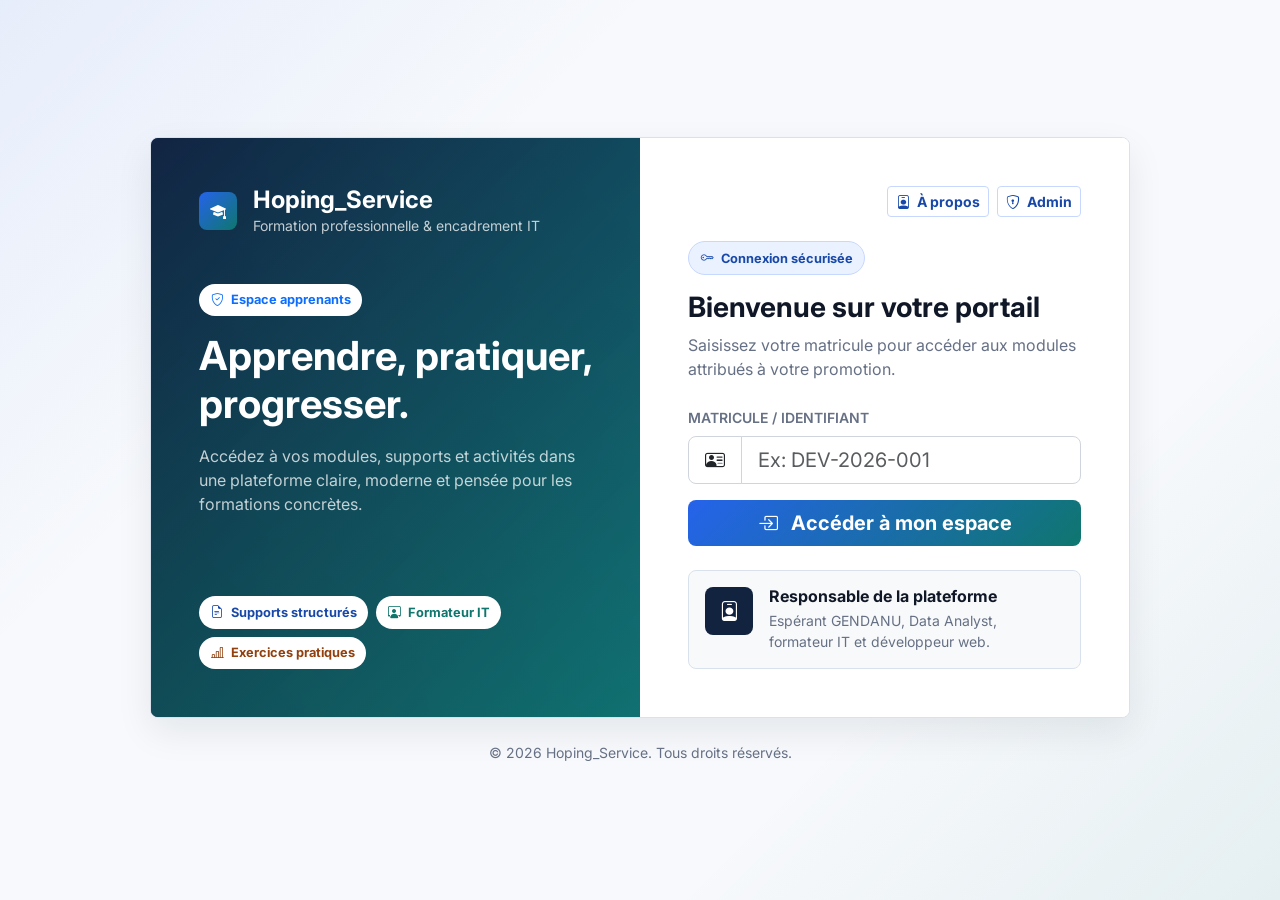
==== dashboard.html @ 19843feb "premier deploiement hoping Service" ====
<!DOCTYPE html>
<html lang="fr">
<head>
    <meta charset="UTF-8">
    <meta name="viewport" content="width=device-width, initial-scale=1.0">
    <meta name="description" content="Tableau de bord apprenant Hoping_Service.">
    <title>Tableau de bord | Hoping_Service</title>
    <script src="assets/js/auth-guard.js"></script>
    <link href="https://cdn.jsdelivr.net/npm/bootstrap@5.3.2/dist/css/bootstrap.min.css" rel="stylesheet">
    <link rel="stylesheet" href="https://cdn.jsdelivr.net/npm/bootstrap-icons@1.11.1/font/bootstrap-icons.css">
    <link rel="stylesheet" href="assets/css/style.css">
</head>
<body>
    <nav class="navbar navbar-expand-lg navbar-dark navbar-custom py-3">
        <div class="container">
            <a class="navbar-brand fw-bold d-flex align-items-center gap-2" href="dashboard.html">
                <span class="brand-mark"><i class="bi bi-mortarboard-fill"></i></span>
                Hoping_Service
            </a>
            <div class="ms-auto d-flex align-items-center gap-3">
                <a href="a-propos.html" class="nav-link-soft d-none d-md-inline-flex align-items-center gap-2">
                    <i class="bi bi-person-badge"></i> À propos
                </a>
                <a href="admin.html" class="nav-link-soft d-none d-md-inline-flex align-items-center gap-2">
                    <i class="bi bi-shield-lock"></i> Admin
                </a>
                <div class="text-end text-light d-none d-lg-block">
                    <div id="welcomeUser" class="fw-semibold">Bienvenue</div>
                    <small id="matriculeUser" class="opacity-75"></small>
                </div>
                <button onclick="logout()" class="btn btn-outline-light btn-sm">
                    <i class="bi bi-box-arrow-right me-1"></i> Déconnexion
                </button>
            </div>
        </div>
    </nav>

    <main class="container py-4 py-lg-5">
        <section class="hero-card p-4 p-md-5 mb-4">
            <div class="row align-items-center g-4">
                <div class="col-lg-8">
                    <div class="d-flex flex-wrap gap-2 mb-3">
                        <span class="stat-badge"><i class="bi bi-journal-bookmark-fill"></i> Portail de formation</span>
                        <span class="stat-badge teal"><i class="bi bi-person-workspace"></i> Formateur: Espérant GENDANU</span>
                        <span class="stat-badge amber"><i class="bi bi-layers"></i> Parcours pratique</span>
                    </div>
                    <h1 class="h2 fw-bold mb-2">Votre espace de formation</h1>
                    <p class="text-muted mb-0">
                        Retrouvez vos cours, vos activités et les ressources pédagogiques dans une interface prête pour l'hébergement.
                    </p>
                </div>
                <div class="col-lg-4">
                    <div class="row g-3">
                        <div class="col-6">
                            <div class="platform-card shadow-none p-3 h-100">
                                <div class="text-muted small">Modules</div>
                                <div class="fw-bold fs-2 text-primary">4</div>
                            </div>
                        </div>
                        <div class="col-6">
                            <div class="platform-card shadow-none p-3 h-100">
                                <div class="text-muted small">Format</div>
                                <div class="fw-bold fs-2 text-success">TP</div>
                            </div>
                        </div>
                    </div>
                </div>
            </div>
        </section>

        <section class="mb-5">
            <div class="d-flex flex-column flex-md-row justify-content-between align-items-md-center gap-2 mb-3">
                <div>
                    <span class="section-kicker mb-2"><i class="bi bi-grid-1x2"></i> Catalogue</span>
                    <h2 class="h4 fw-bold mb-0">Modules de formation</h2>
                </div>
                <span class="text-muted small">Accès personnalisé selon votre inscription</span>
            </div>

            <div class="row g-4" id="modulesContainer">
                <div class="col-md-6 col-xl-3" data-module-id="MOD-INF01">
                    <article class="module-card h-100 p-4">
                        <div class="d-flex justify-content-between align-items-start mb-4">
                            <span class="stat-badge">MOD-INF01</span>
                            <span class="icon-box icon-blue"><i class="bi bi-pc-display"></i></span>
                        </div>
                        <h3 class="h5 fw-bold mb-2">Initiation à l'informatique</h3>
                        <p class="text-muted small mb-4">Prise en main de l'ordinateur, fichiers, système et sécurité numérique.</p>
                        <a href="cours/initiation-informatique.html" class="btn btn-outline-brand w-100 btn-module">
                            <i class="bi bi-arrow-right-circle me-1"></i> Accéder
                        </a>
                    </article>
                </div>

                <div class="col-md-6 col-xl-3" data-module-id="MOD-BUR02">
                    <article class="module-card h-100 p-4">
                        <div class="d-flex justify-content-between align-items-start mb-4">
                            <span class="stat-badge green">MOD-BUR02</span>
                            <span class="icon-box icon-green"><i class="bi bi-file-earmark-excel"></i></span>
                        </div>
                        <h3 class="h5 fw-bold mb-2">Bureautique Pro</h3>
                        <p class="text-muted small mb-4">Documents Word, tableaux Excel, formules, graphiques et organisation.</p>
                        <a href="cours/bureautique-word-excel.html" class="btn btn-outline-brand w-100 btn-module">
                            <i class="bi bi-arrow-right-circle me-1"></i> Accéder
                        </a>
                    </article>
                </div>

                <div class="col-md-6 col-xl-3" data-module-id="MOD-PRO03">
                    <article class="module-card h-100 p-4">
                        <div class="d-flex justify-content-between align-items-start mb-4">
                            <span class="stat-badge amber">MOD-PRO03</span>
                            <span class="icon-box icon-amber"><i class="bi bi-person-vcard"></i></span>
                        </div>
                        <h3 class="h5 fw-bold mb-2">CV & lettres</h3>
                        <p class="text-muted small mb-4">CV professionnels, lettres de motivation et valorisation du profil.</p>
                        <a href="cours/cv-lettres-motivation.html" class="btn btn-outline-brand w-100 btn-module">
                            <i class="bi bi-arrow-right-circle me-1"></i> Accéder
                        </a>
                    </article>
                </div>

                <div class="col-md-6 col-xl-3" data-module-id="MOD-IA04">
                    <article class="module-card h-100 p-4">
                        <div class="d-flex justify-content-between align-items-start mb-4">
                            <span class="stat-badge teal">MOD-IA04</span>
                            <span class="icon-box icon-teal"><i class="bi bi-cpu"></i></span>
                        </div>
                        <h3 class="h5 fw-bold mb-2">IA au quotidien</h3>
                        <p class="text-muted small mb-4">Prompts, recherche, rédaction, automatisation et bonnes pratiques.</p>
                        <a href="cours/utilisation-ia.html" class="btn btn-outline-brand w-100 btn-module">
                            <i class="bi bi-arrow-right-circle me-1"></i> Accéder
                        </a>
                    </article>
                </div>
            </div>
        </section>

        <section class="platform-card shadow-none p-4 mb-4">
            <div class="row align-items-center g-3">
                <div class="col-lg-8">
                    <h2 class="h5 fw-bold mb-1"><i class="bi bi-lightning-charge text-warning me-2"></i>Prochains ajouts</h2>
                    <p class="text-muted mb-0">Les supports téléchargeables, quiz et vidéos pourront être branchés progressivement sans modifier la structure des pages.</p>
                </div>
                <div class="col-lg-4 text-lg-end">
                    <a href="a-propos.html" class="btn btn-brand">
                        <i class="bi bi-person-lines-fill me-1"></i> Voir le formateur
                    </a>
                </div>
            </div>
        </section>
    </main>

    <script>
        const currentUser = JSON.parse(localStorage.getItem("currentUser"));

        if (currentUser) {
            document.getElementById("welcomeUser").textContent = `${currentUser.prenom} ${currentUser.nom}`;
            document.getElementById("matriculeUser").textContent = `ID : ${currentUser.id} | ${currentUser.promotion}`;

            if (currentUser.modules && Array.isArray(currentUser.modules)) {
                const moduleCards = document.querySelectorAll("[data-module-id]");

                moduleCards.forEach((card) => {
                    const moduleId = card.getAttribute("data-module-id");
                    if (!currentUser.modules.includes(moduleId)) {
                        const btn = card.querySelector(".btn-module");
                        btn.classList.remove("btn-outline-brand");
                        btn.classList.add("btn-secondary", "disabled");
                        btn.innerHTML = '<i class="bi bi-lock me-1"></i> Non inscrit';
                        card.style.opacity = "0.62";
                    }
                });
            }
        }
    </script>
</body>
</html>
---- assets/css/style.css ----
@import url("https://fonts.googleapis.com/css2?family=Inter:wght@400;500;600;700;800&display=swap");

:root {
    --ink: #101828;
    --muted: #667085;
    --line: #d9e2ec;
    --surface: #ffffff;
    --soft: #f6f8fb;
    --navy: #11233f;
    --blue: #2563eb;
    --teal: #0f766e;
    --green: #15803d;
    --amber: #b45309;
    --danger: #b42318;
}

* {
    box-sizing: border-box;
}

html {
    scroll-behavior: smooth;
}

body {
    min-height: 100vh;
    margin: 0;
    font-family: "Inter", system-ui, -apple-system, BlinkMacSystemFont, "Segoe UI", sans-serif;
    color: var(--ink);
    background:
        linear-gradient(135deg, rgba(37, 99, 235, 0.08), transparent 30%),
        linear-gradient(315deg, rgba(15, 118, 110, 0.08), transparent 28%),
        #f7f9fc;
}

a {
    text-decoration: none;
}

.site-shell {
    min-height: 100vh;
}

.navbar-custom {
    background: rgba(17, 35, 63, 0.98);
    border-bottom: 1px solid rgba(255, 255, 255, 0.08);
}

.navbar-brand .brand-mark,
.brand-mark {
    width: 38px;
    height: 38px;
    border-radius: 8px;
    display: inline-flex;
    align-items: center;
    justify-content: center;
    color: #ffffff;
    background: linear-gradient(135deg, var(--blue), var(--teal));
}

.nav-link-soft {
    color: rgba(255, 255, 255, 0.78);
    font-weight: 600;
}

.nav-link-soft:hover,
.nav-link-soft:focus {
    color: #ffffff;
}

.platform-card,
.module-card,
.resource-card,
.profile-panel,
.menu-card,
.hero-card,
.login-card {
    border: 1px solid var(--line);
    border-radius: 8px;
    background: var(--surface);
    box-shadow: 0 14px 36px rgba(16, 24, 40, 0.08);
}

.hero-card {
    overflow: hidden;
}

.login-card {
    max-width: 980px;
    overflow: hidden;
}

.login-visual,
.about-visual {
    min-height: 100%;
    color: #ffffff;
    background:
        linear-gradient(135deg, rgba(17, 35, 63, 0.96), rgba(15, 118, 110, 0.9)),
        linear-gradient(45deg, var(--navy), var(--blue));
}

.section-kicker,
.stat-badge,
.feature-pill {
    display: inline-flex;
    align-items: center;
    gap: 0.45rem;
    width: fit-content;
    border-radius: 999px;
    padding: 0.42rem 0.72rem;
    font-size: 0.8rem;
    font-weight: 700;
    color: #1849a9;
    background: #eaf1ff;
    border: 1px solid #c7d7fe;
}

.stat-badge.teal,
.feature-pill.teal {
    color: #0f766e;
    background: #e6f7f5;
    border-color: #b8e7e1;
}

.stat-badge.green,
.feature-pill.green {
    color: #15803d;
    background: #eaf7ee;
    border-color: #bfe7ca;
}

.stat-badge.amber,
.feature-pill.amber {
    color: #92400e;
    background: #fff4df;
    border-color: #f8d799;
}

.btn-brand {
    border: 0;
    color: #ffffff;
    background: linear-gradient(135deg, var(--blue), var(--teal));
    font-weight: 700;
}

.btn-brand:hover,
.btn-brand:focus {
    color: #ffffff;
    filter: brightness(0.96);
    box-shadow: 0 10px 22px rgba(37, 99, 235, 0.18);
}

.btn-outline-brand {
    border-color: #c7d7fe;
    color: #1849a9;
    font-weight: 700;
    background: #ffffff;
}

.btn-outline-brand:hover,
.btn-outline-brand:focus {
    border-color: var(--blue);
    color: #ffffff;
    background: var(--blue);
}

.input-group-text,
.form-control {
    border-color: #d0d5dd;
}

.form-control:focus {
    border-color: var(--blue);
    box-shadow: 0 0 0 0.2rem rgba(37, 99, 235, 0.14);
}

.module-card,
.resource-card {
    transition: transform 0.18s ease, box-shadow 0.18s ease, border-color 0.18s ease;
}

.module-card:hover,
.resource-card:hover {
    transform: translateY(-3px);
    border-color: #b8c8e8;
    box-shadow: 0 16px 34px rgba(16, 24, 40, 0.1);
}

.icon-box,
.resource-icon {
    width: 48px;
    height: 48px;
    border-radius: 8px;
    display: inline-flex;
    align-items: center;
    justify-content: center;
    color: #ffffff;
    font-size: 1.25rem;
}

.icon-blue {
    background: var(--blue);
}

.icon-teal {
    background: var(--teal);
}

.icon-green {
    background: var(--green);
}

.icon-amber {
    background: var(--amber);
}

.icon-navy {
    background: var(--navy);
}

.menu-card {
    position: sticky;
    top: 1rem;
    box-shadow: none;
}

.menu-link {
    display: flex;
    align-items: center;
    gap: 0.6rem;
    padding: 0.78rem 0.85rem;
    border-radius: 8px;
    color: #344054;
    font-weight: 600;
}

.menu-link:hover,
.menu-link:focus {
    color: #1849a9;
    background: #eaf1ff;
}

.empty-panel {
    border: 1px dashed #98a2b3;
    border-radius: 8px;
    background: rgba(255, 255, 255, 0.58);
}

.profile-photo {
    width: min(100%, 360px);
    aspect-ratio: 4 / 5;
    object-fit: cover;
    object-position: center top;
    border-radius: 8px;
    border: 1px solid rgba(255, 255, 255, 0.45);
    box-shadow: 0 22px 45px rgba(16, 24, 40, 0.22);
}

.profile-photo-wide {
    width: 100%;
    min-height: 360px;
    max-height: 520px;
    object-fit: cover;
    object-position: center top;
    border-radius: 8px;
}

.skill-tile {
    min-height: 118px;
}

.course-support {
    min-height: 300px;
    border: 1px dashed #98a2b3;
    border-radius: 8px;
    background: #f8fafc;
}

.small-muted {
    color: var(--muted);
    font-size: 0.92rem;
}

.text-muted {
    color: var(--muted) !important;
}

@media (max-width: 991.98px) {
    .menu-card {
        position: static;
    }
}

@media (max-width: 575.98px) {
    .login-card,
    .platform-card,
    .hero-card,
    .module-card,
    .resource-card,
    .profile-panel,
    .menu-card {
        border-radius: 8px;
    }

    .display-6 {
        font-size: 2rem;
    }
}
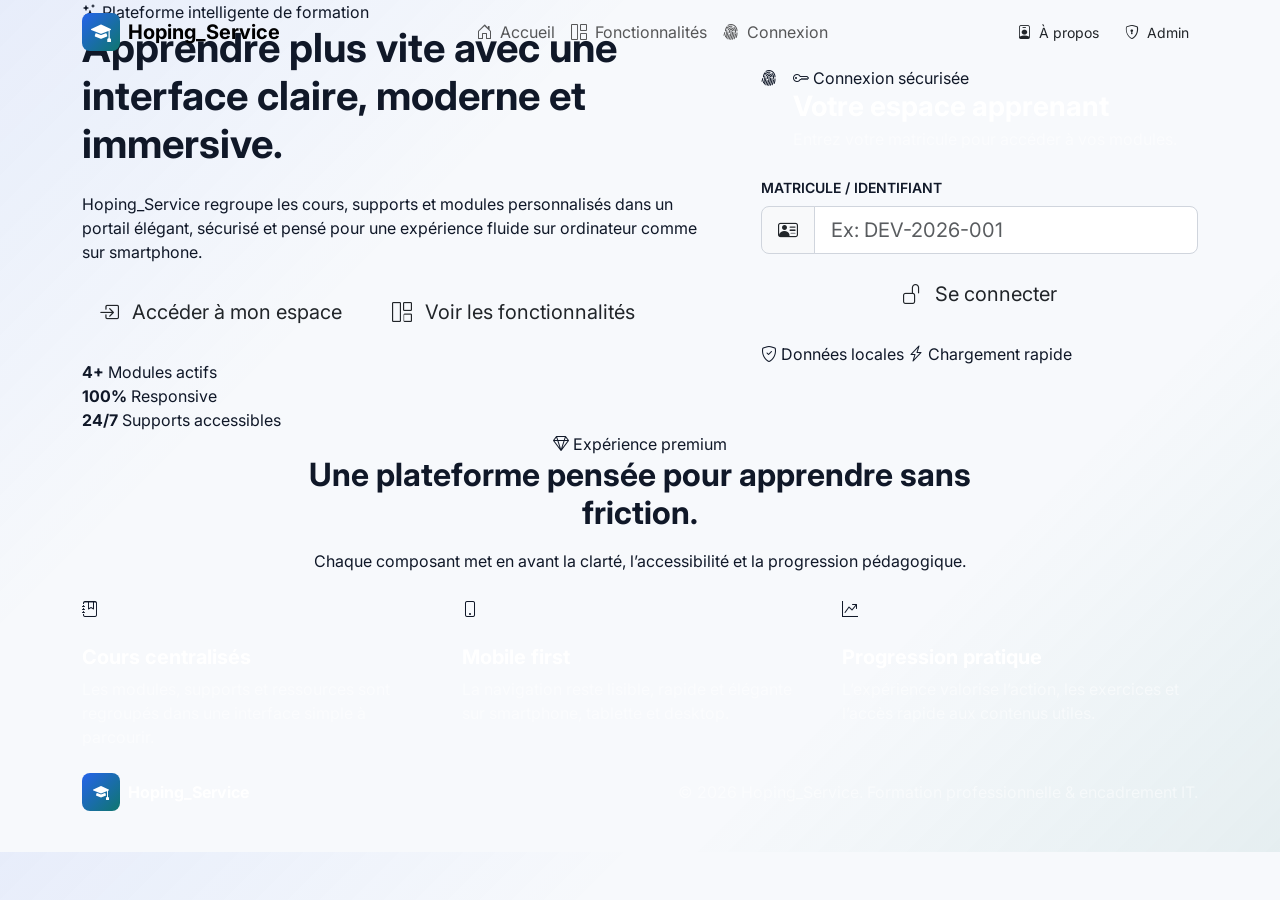
==== commit 5178cc8c: "feat: add loading screen and modernize dashboard interface" ====
--- a/dashboard.html
+++ b/dashboard.html
@@ -11,25 +11,34 @@
     <link rel="stylesheet" href="assets/css/style.css">
 </head>
 <body>
+    <div id="pageLoader" class="page-loader" role="status" aria-live="polite" aria-label="Chargement de la page">
+        <div class="loader-panel">
+            <span class="brand-mark loader-brand"><i class="bi bi-mortarboard-fill"></i></span>
+            <span class="loader-spinner" aria-hidden="true"></span>
+            <span class="loader-text">Chargement de votre espace...</span>
+        </div>
+    </div>
+
     <nav class="navbar navbar-expand-lg navbar-dark navbar-custom py-3">
         <div class="container">
             <a class="navbar-brand fw-bold d-flex align-items-center gap-2" href="dashboard.html">
                 <span class="brand-mark"><i class="bi bi-mortarboard-fill"></i></span>
                 Hoping_Service
             </a>
-            <div class="ms-auto d-flex align-items-center gap-3">
+            <div class="navbar-actions ms-auto d-flex align-items-center gap-2 gap-md-3">
                 <a href="a-propos.html" class="nav-link-soft d-none d-md-inline-flex align-items-center gap-2">
                     <i class="bi bi-person-badge"></i> À propos
                 </a>
                 <a href="admin.html" class="nav-link-soft d-none d-md-inline-flex align-items-center gap-2">
                     <i class="bi bi-shield-lock"></i> Admin
                 </a>
-                <div class="text-end text-light d-none d-lg-block">
+                <div class="user-summary text-light">
+                    <span class="user-avatar"><i class="bi bi-person-fill"></i></span>
                     <div id="welcomeUser" class="fw-semibold">Bienvenue</div>
                     <small id="matriculeUser" class="opacity-75"></small>
                 </div>
-                <button onclick="logout()" class="btn btn-outline-light btn-sm">
-                    <i class="bi bi-box-arrow-right me-1"></i> Déconnexion
+                <button onclick="logout()" class="btn btn-outline-light btn-sm logout-button" aria-label="Déconnexion">
+                    <i class="bi bi-box-arrow-right me-md-1"></i> <span class="d-none d-md-inline">Déconnexion</span>
                 </button>
             </div>
         </div>
@@ -173,6 +182,13 @@
                 });
             }
         }
+
+        window.addEventListener("load", () => {
+            const loader = document.getElementById("pageLoader");
+            if (loader) {
+                loader.classList.add("is-hidden");
+            }
+        });
     </script>
 </body>
 </html>
--- a/assets/css/style.css
+++ b/assets/css/style.css
@@ -276,6 +276,56 @@
     background: #f8fafc;
 }
 
+.support-grid {
+    display: grid;
+    grid-template-columns: repeat(auto-fit, minmax(210px, 1fr));
+    gap: 1rem;
+}
+
+.support-tile {
+    display: flex;
+    align-items: center;
+    gap: 0.85rem;
+    min-height: 92px;
+    padding: 1rem;
+    border: 1px solid var(--line);
+    border-radius: 8px;
+    color: var(--ink);
+    background: #ffffff;
+    transition: transform 0.18s ease, box-shadow 0.18s ease, border-color 0.18s ease;
+}
+
+.support-tile:hover,
+.support-tile:focus {
+    color: var(--ink);
+    transform: translateY(-3px);
+    border-color: #b8c8e8;
+    box-shadow: 0 16px 34px rgba(16, 24, 40, 0.1);
+}
+
+.support-icon {
+    flex: 0 0 48px;
+    width: 48px;
+    height: 48px;
+    border-radius: 8px;
+    display: inline-flex;
+    align-items: center;
+    justify-content: center;
+    color: #ffffff;
+    font-size: 1.25rem;
+}
+
+.support-tile strong,
+.support-tile small {
+    display: block;
+}
+
+.support-tile small {
+    margin-top: 0.18rem;
+    color: var(--muted);
+    font-size: 0.85rem;
+}
+
 .small-muted {
     color: var(--muted);
     font-size: 0.92rem;
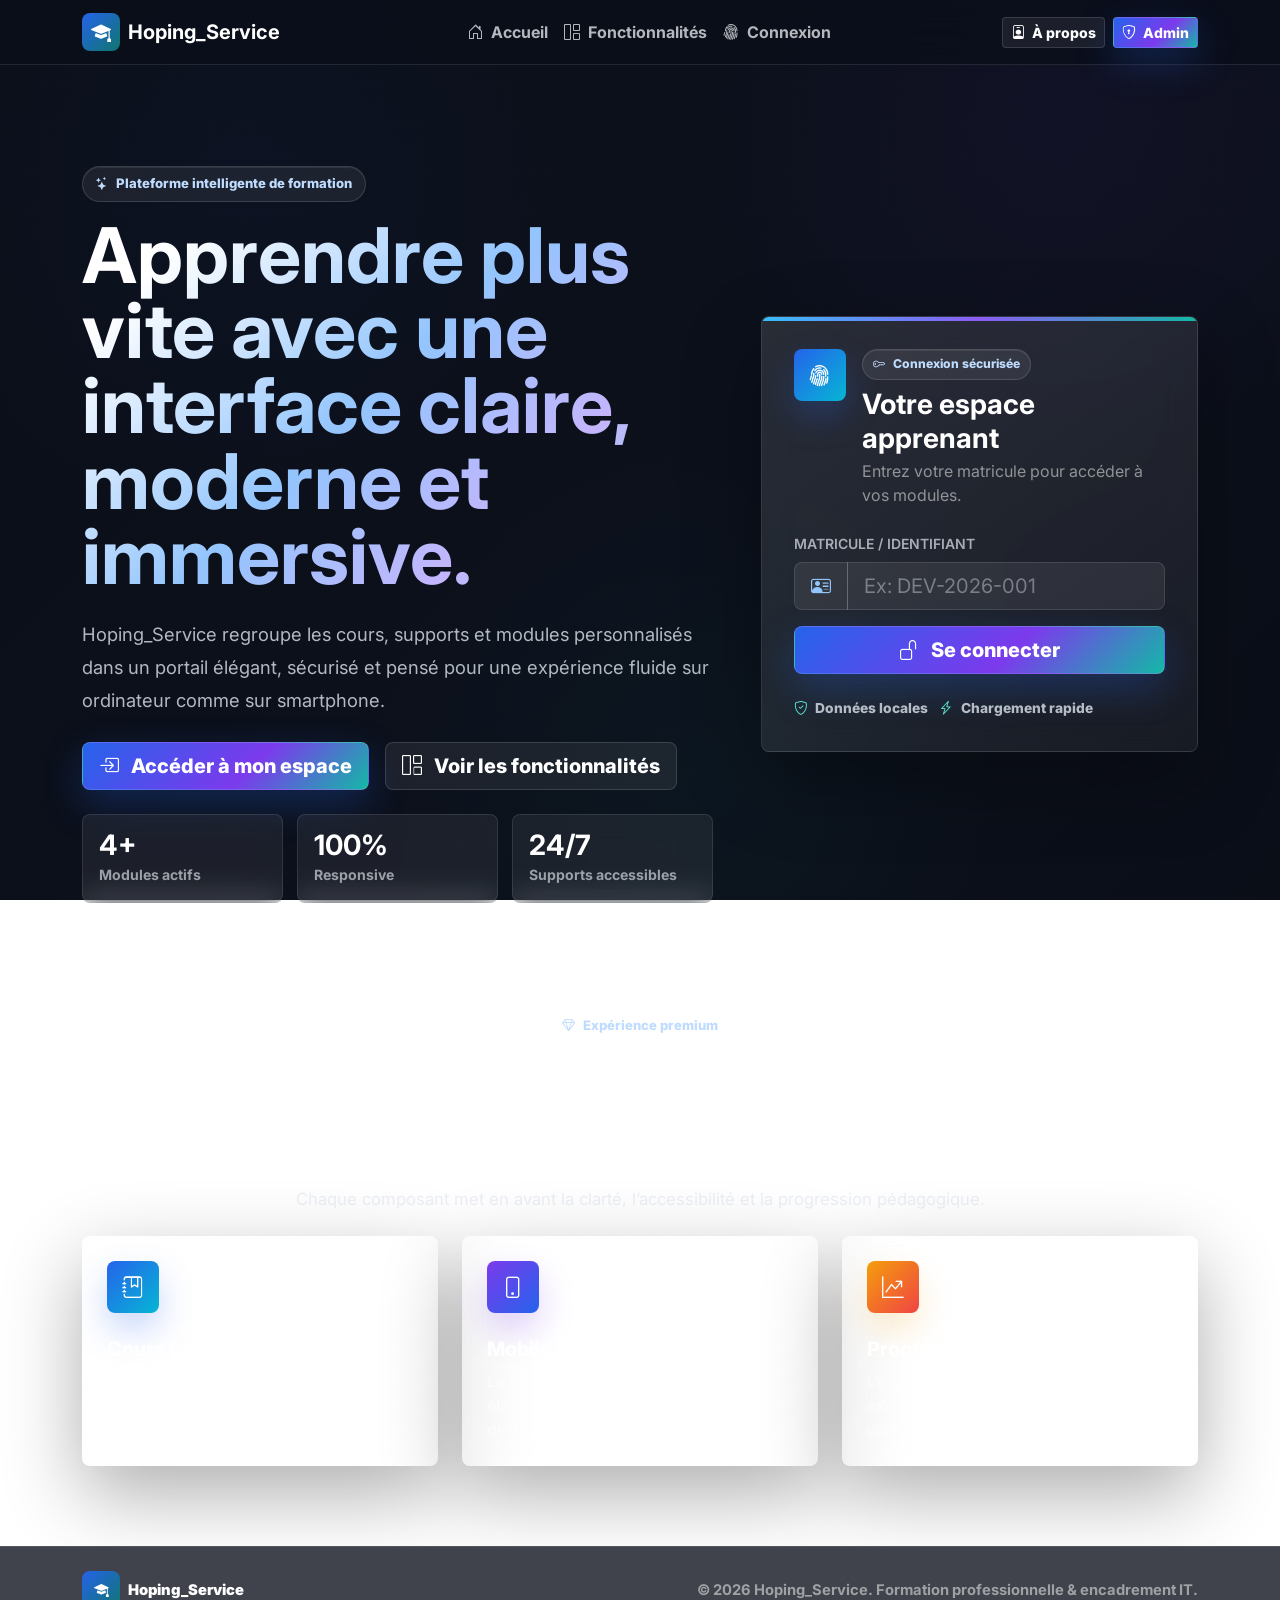
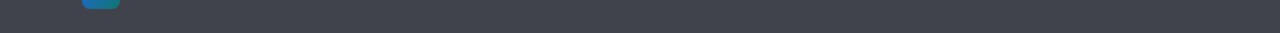
==== commit cfa0f771: "feat: ajout des pages de cours et des modules" ====
--- a/dashboard.html
+++ b/dashboard.html
@@ -3,8 +3,8 @@
 <head>
     <meta charset="UTF-8">
     <meta name="viewport" content="width=device-width, initial-scale=1.0">
-    <meta name="description" content="Tableau de bord apprenant Hoping_Service.">
-    <title>Tableau de bord | Hoping_Service</title>
+    <meta name="description" content="Tableau de bord LMS Hoping_Service.">
+    <title>Tableau de bord LMS | Hoping_Service</title>
     <script src="assets/js/auth-guard.js"></script>
     <link href="https://cdn.jsdelivr.net/npm/bootstrap@5.3.2/dist/css/bootstrap.min.css" rel="stylesheet">
     <link rel="stylesheet" href="https://cdn.jsdelivr.net/npm/bootstrap-icons@1.11.1/font/bootstrap-icons.css">
@@ -23,15 +23,12 @@
         <div class="container">
             <a class="navbar-brand fw-bold d-flex align-items-center gap-2" href="dashboard.html">
                 <span class="brand-mark"><i class="bi bi-mortarboard-fill"></i></span>
-                Hoping_Service
+                Hoping_Service LMS
             </a>
             <div class="navbar-actions ms-auto d-flex align-items-center gap-2 gap-md-3">
-                <a href="a-propos.html" class="nav-link-soft d-none d-md-inline-flex align-items-center gap-2">
-                    <i class="bi bi-person-badge"></i> À propos
-                </a>
-                <a href="admin.html" class="nav-link-soft d-none d-md-inline-flex align-items-center gap-2">
-                    <i class="bi bi-shield-lock"></i> Admin
-                </a>
+                <button id="themeToggle" class="btn btn-outline-light btn-sm" type="button">
+                    <i class="bi bi-moon-stars"></i> Mode sombre
+                </button>
                 <div class="user-summary text-light">
                     <span class="user-avatar"><i class="bi bi-person-fill"></i></span>
                     <div id="welcomeUser" class="fw-semibold">Bienvenue</div>
@@ -45,34 +42,15 @@
     </nav>
 
     <main class="container py-4 py-lg-5">
-        <section class="hero-card p-4 p-md-5 mb-4">
+        <section class="hero-card lms-hero p-4 p-md-5 mb-4">
             <div class="row align-items-center g-4">
-                <div class="col-lg-8">
-                    <div class="d-flex flex-wrap gap-2 mb-3">
-                        <span class="stat-badge"><i class="bi bi-journal-bookmark-fill"></i> Portail de formation</span>
-                        <span class="stat-badge teal"><i class="bi bi-person-workspace"></i> Formateur: Espérant GENDANU</span>
-                        <span class="stat-badge amber"><i class="bi bi-layers"></i> Parcours pratique</span>
-                    </div>
-                    <h1 class="h2 fw-bold mb-2">Votre espace de formation</h1>
-                    <p class="text-muted mb-0">
-                        Retrouvez vos cours, vos activités et les ressources pédagogiques dans une interface prête pour l'hébergement.
-                    </p>
+                <div class="col-lg-7">
+                    <span class="section-kicker mb-3"><i class="bi bi-speedometer2"></i> Tableau de bord</span>
+                    <h1 class="h2 fw-bold mb-2">Pilotez votre progression de formation</h1>
+                    <p class="text-muted mb-0">Modules, leçons, quiz et résultats sont synchronisés localement pour un déploiement simple sur GitHub Pages.</p>
                 </div>
-                <div class="col-lg-4">
-                    <div class="row g-3">
-                        <div class="col-6">
-                            <div class="platform-card shadow-none p-3 h-100">
-                                <div class="text-muted small">Modules</div>
-                                <div class="fw-bold fs-2 text-primary">4</div>
-                            </div>
-                        </div>
-                        <div class="col-6">
-                            <div class="platform-card shadow-none p-3 h-100">
-                                <div class="text-muted small">Format</div>
-                                <div class="fw-bold fs-2 text-success">TP</div>
-                            </div>
-                        </div>
-                    </div>
+                <div class="col-lg-5">
+                    <div id="dashboardStats" class="dashboard-stats"></div>
                 </div>
             </div>
         </section>
@@ -81,114 +59,29 @@
             <div class="d-flex flex-column flex-md-row justify-content-between align-items-md-center gap-2 mb-3">
                 <div>
                     <span class="section-kicker mb-2"><i class="bi bi-grid-1x2"></i> Catalogue</span>
-                    <h2 class="h4 fw-bold mb-0">Modules de formation</h2>
+                    <h2 class="h4 fw-bold mb-0">Modules disponibles</h2>
                 </div>
-                <span class="text-muted small">Accès personnalisé selon votre inscription</span>
+                <span class="text-muted small">Accès selon votre inscription actuelle</span>
             </div>
-
-            <div class="row g-4" id="modulesContainer">
-                <div class="col-md-6 col-xl-3" data-module-id="MOD-INF01">
-                    <article class="module-card h-100 p-4">
-                        <div class="d-flex justify-content-between align-items-start mb-4">
-                            <span class="stat-badge">MOD-INF01</span>
-                            <span class="icon-box icon-blue"><i class="bi bi-pc-display"></i></span>
-                        </div>
-                        <h3 class="h5 fw-bold mb-2">Initiation à l'informatique</h3>
-                        <p class="text-muted small mb-4">Prise en main de l'ordinateur, fichiers, système et sécurité numérique.</p>
-                        <a href="cours/initiation-informatique.html" class="btn btn-outline-brand w-100 btn-module">
-                            <i class="bi bi-arrow-right-circle me-1"></i> Accéder
-                        </a>
-                    </article>
-                </div>
-
-                <div class="col-md-6 col-xl-3" data-module-id="MOD-BUR02">
-                    <article class="module-card h-100 p-4">
-                        <div class="d-flex justify-content-between align-items-start mb-4">
-                            <span class="stat-badge green">MOD-BUR02</span>
-                            <span class="icon-box icon-green"><i class="bi bi-file-earmark-excel"></i></span>
-                        </div>
-                        <h3 class="h5 fw-bold mb-2">Bureautique Pro</h3>
-                        <p class="text-muted small mb-4">Documents Word, tableaux Excel, formules, graphiques et organisation.</p>
-                        <a href="cours/bureautique-word-excel.html" class="btn btn-outline-brand w-100 btn-module">
-                            <i class="bi bi-arrow-right-circle me-1"></i> Accéder
-                        </a>
-                    </article>
-                </div>
-
-                <div class="col-md-6 col-xl-3" data-module-id="MOD-PRO03">
-                    <article class="module-card h-100 p-4">
-                        <div class="d-flex justify-content-between align-items-start mb-4">
-                            <span class="stat-badge amber">MOD-PRO03</span>
-                            <span class="icon-box icon-amber"><i class="bi bi-person-vcard"></i></span>
-                        </div>
-                        <h3 class="h5 fw-bold mb-2">CV & lettres</h3>
-                        <p class="text-muted small mb-4">CV professionnels, lettres de motivation et valorisation du profil.</p>
-                        <a href="cours/cv-lettres-motivation.html" class="btn btn-outline-brand w-100 btn-module">
-                            <i class="bi bi-arrow-right-circle me-1"></i> Accéder
-                        </a>
-                    </article>
-                </div>
-
-                <div class="col-md-6 col-xl-3" data-module-id="MOD-IA04">
-                    <article class="module-card h-100 p-4">
-                        <div class="d-flex justify-content-between align-items-start mb-4">
-                            <span class="stat-badge teal">MOD-IA04</span>
-                            <span class="icon-box icon-teal"><i class="bi bi-cpu"></i></span>
-                        </div>
-                        <h3 class="h5 fw-bold mb-2">IA au quotidien</h3>
-                        <p class="text-muted small mb-4">Prompts, recherche, rédaction, automatisation et bonnes pratiques.</p>
-                        <a href="cours/utilisation-ia.html" class="btn btn-outline-brand w-100 btn-module">
-                            <i class="bi bi-arrow-right-circle me-1"></i> Accéder
-                        </a>
-                    </article>
-                </div>
-            </div>
+            <div class="row g-4" id="modulesCatalog"></div>
         </section>
 
-        <section class="platform-card shadow-none p-4 mb-4">
-            <div class="row align-items-center g-3">
-                <div class="col-lg-8">
-                    <h2 class="h5 fw-bold mb-1"><i class="bi bi-lightning-charge text-warning me-2"></i>Prochains ajouts</h2>
-                    <p class="text-muted mb-0">Les supports téléchargeables, quiz et vidéos pourront être branchés progressivement sans modifier la structure des pages.</p>
+        <div class="row g-4">
+            <section class="col-lg-7">
+                <div class="lms-card p-4 h-100">
+                    <span class="section-kicker mb-3"><i class="bi bi-activity"></i> Dernière activité</span>
+                    <div id="startedModules" class="activity-list"></div>
                 </div>
-                <div class="col-lg-4 text-lg-end">
-                    <a href="a-propos.html" class="btn btn-brand">
-                        <i class="bi bi-person-lines-fill me-1"></i> Voir le formateur
-                    </a>
+            </section>
+            <section class="col-lg-5">
+                <div class="lms-card p-4 h-100">
+                    <span class="section-kicker mb-3"><i class="bi bi-award"></i> Historique des quiz</span>
+                    <div id="quizHistory" class="history-list"></div>
                 </div>
-            </div>
-        </section>
+            </section>
+        </div>
     </main>
 
-    <script>
-        const currentUser = JSON.parse(localStorage.getItem("currentUser"));
-
-        if (currentUser) {
-            document.getElementById("welcomeUser").textContent = `${currentUser.prenom} ${currentUser.nom}`;
-            document.getElementById("matriculeUser").textContent = `ID : ${currentUser.id} | ${currentUser.promotion}`;
-
-            if (currentUser.modules && Array.isArray(currentUser.modules)) {
-                const moduleCards = document.querySelectorAll("[data-module-id]");
-
-                moduleCards.forEach((card) => {
-                    const moduleId = card.getAttribute("data-module-id");
-                    if (!currentUser.modules.includes(moduleId)) {
-                        const btn = card.querySelector(".btn-module");
-                        btn.classList.remove("btn-outline-brand");
-                        btn.classList.add("btn-secondary", "disabled");
-                        btn.innerHTML = '<i class="bi bi-lock me-1"></i> Non inscrit';
-                        card.style.opacity = "0.62";
-                    }
-                });
-            }
-        }
-
-        window.addEventListener("load", () => {
-            const loader = document.getElementById("pageLoader");
-            if (loader) {
-                loader.classList.add("is-hidden");
-            }
-        });
-    </script>
+    <script type="module" src="assets/js/pages/dashboard.js"></script>
 </body>
 </html>
--- a/assets/css/style.css
+++ b/assets/css/style.css
@@ -33,17 +33,474 @@
         #f7f9fc;
 }
 
+body::before {
+    content: "";
+    position: fixed;
+    inset: 0;
+    z-index: -1;
+    pointer-events: none;
+    background-image:
+        linear-gradient(rgba(17, 35, 63, 0.035) 1px, transparent 1px),
+        linear-gradient(90deg, rgba(17, 35, 63, 0.035) 1px, transparent 1px);
+    background-size: 42px 42px;
+    mask-image: linear-gradient(to bottom, rgba(0, 0, 0, 0.9), transparent 72%);
+}
+
 a {
     text-decoration: none;
 }
 
 .site-shell {
     min-height: 100vh;
+}
+
+.home-page {
+    background:
+        linear-gradient(135deg, rgba(37, 99, 235, 0.1), transparent 32%),
+        linear-gradient(315deg, rgba(180, 83, 9, 0.08), transparent 24%),
+        linear-gradient(180deg, #ffffff 0%, #f6f8fb 48%, #eef4f8 100%);
+}
+
+.home-nav {
+    position: sticky;
+    top: 0;
+    z-index: 20;
+    background: rgba(255, 255, 255, 0.82);
+    border-bottom: 1px solid rgba(217, 226, 236, 0.82);
+    backdrop-filter: blur(16px);
+}
+
+.home-shell {
+    min-height: auto;
+}
+
+.home-hero {
+    padding: 4.8rem 0 3.2rem;
+}
+
+.home-title {
+    max-width: 760px;
+    color: var(--ink);
+    font-size: clamp(2.35rem, 5vw, 4.95rem);
+    line-height: 0.98;
+}
+
+.home-lead {
+    max-width: 670px;
+    color: #475467;
+    font-size: 1.12rem;
+    line-height: 1.75;
+}
+
+.home-metrics {
+    display: grid;
+    grid-template-columns: repeat(3, minmax(0, 1fr));
+    gap: 0.9rem;
+    max-width: 650px;
+}
+
+.home-metrics div,
+.home-feature-card,
+.home-login-card {
+    border: 1px solid rgba(217, 226, 236, 0.92);
+    border-radius: 8px;
+    background: rgba(255, 255, 255, 0.86);
+    box-shadow: 0 18px 48px rgba(16, 24, 40, 0.08);
+}
+
+.home-metrics div {
+    padding: 1rem;
+}
+
+.home-metrics strong,
+.home-metrics span {
+    display: block;
+}
+
+.home-metrics strong {
+    color: var(--navy);
+    font-size: 1.65rem;
+    line-height: 1;
+}
+
+.home-metrics span {
+    margin-top: 0.35rem;
+    color: var(--muted);
+    font-size: 0.88rem;
+    font-weight: 700;
+}
+
+.home-login-card {
+    position: relative;
+    overflow: hidden;
+    padding: 2rem;
+}
+
+.home-login-card::before {
+    content: "";
+    position: absolute;
+    inset: 0 0 auto;
+    height: 5px;
+    background: linear-gradient(90deg, var(--blue), var(--teal), var(--amber));
+}
+
+.login-card-header {
+    display: grid;
+    grid-template-columns: auto minmax(0, 1fr);
+    gap: 1rem;
+    align-items: start;
+}
+
+.home-trust {
+    display: flex;
+    flex-wrap: wrap;
+    gap: 0.7rem;
+}
+
+.home-trust span {
+    display: inline-flex;
+    align-items: center;
+    gap: 0.45rem;
+    color: #344054;
+    font-size: 0.88rem;
+    font-weight: 700;
+}
+
+.home-trust i {
+    color: var(--teal);
+}
+
+.home-feature-grid {
+    display: grid;
+    grid-template-columns: repeat(3, minmax(0, 1fr));
+    gap: 1rem;
+}
+
+.home-feature-card {
+    padding: 1.35rem;
+    transition: transform 0.18s ease, box-shadow 0.18s ease, border-color 0.18s ease;
+}
+
+.home-feature-card:hover,
+.home-feature-card:focus-within {
+    transform: translateY(-3px);
+    border-color: #b8c8e8;
+    box-shadow: 0 18px 42px rgba(16, 24, 40, 0.11);
+}
+
+.home-feature-card .icon-box {
+    margin-bottom: 1rem;
+}
+
+.home-footer {
+    color: var(--muted);
+    background: rgba(255, 255, 255, 0.68);
+    border-top: 1px solid rgba(217, 226, 236, 0.82);
+    font-size: 0.9rem;
+    font-weight: 600;
+}
+
+.premium-home {
+    color: #f8fafc;
+    background:
+        linear-gradient(135deg, rgba(11, 15, 25, 0.92), rgba(11, 15, 25, 0.72)),
+        radial-gradient(circle at 18% 18%, rgba(37, 99, 235, 0.34), transparent 28%),
+        radial-gradient(circle at 82% 12%, rgba(124, 58, 237, 0.28), transparent 28%),
+        radial-gradient(circle at 54% 86%, rgba(20, 184, 166, 0.18), transparent 31%),
+        url("https://images.unsplash.com/photo-1516321318423-f06f85e504b3?auto=format&fit=crop&w=1800&q=85"),
+        linear-gradient(135deg, #0b0f19 0%, #101626 52%, #090c14 100%);
+    background-attachment: fixed;
+    background-position: center;
+    background-size: cover;
+}
+
+.premium-home::before {
+    opacity: 0.22;
+    background-image:
+        linear-gradient(rgba(255, 255, 255, 0.055) 1px, transparent 1px),
+        linear-gradient(90deg, rgba(255, 255, 255, 0.055) 1px, transparent 1px);
+}
+
+.premium-navbar {
+    background: rgba(11, 15, 25, 0.72);
+    border-bottom: 1px solid rgba(255, 255, 255, 0.1);
+    backdrop-filter: blur(18px);
+}
+
+.premium-navbar .navbar-brand,
+.premium-navbar .nav-link {
+    color: #ffffff;
+}
+
+.premium-navbar .nav-link {
+    color: rgba(248, 250, 252, 0.72);
+    font-weight: 700;
+    padding-inline: 0.85rem;
+}
+
+.premium-navbar .nav-link:hover,
+.premium-navbar .nav-link:focus {
+    color: #ffffff;
+}
+
+.premium-toggler {
+    border-color: rgba(255, 255, 255, 0.16);
+}
+
+.premium-toggler:focus {
+    box-shadow: 0 0 0 0.2rem rgba(59, 130, 246, 0.22);
+}
+
+.premium-toggler .navbar-toggler-icon {
+    filter: invert(1) grayscale(1);
+}
+
+.premium-shell {
+    overflow: hidden;
+    padding-top: 76px;
+}
+
+.premium-hero {
+    min-height: 100vh;
+    display: flex;
+    align-items: center;
+    padding: 5rem 0 4rem;
+}
+
+.premium-kicker {
+    display: inline-flex;
+    align-items: center;
+    gap: 0.5rem;
+    width: fit-content;
+    border: 1px solid rgba(255, 255, 255, 0.13);
+    border-radius: 999px;
+    padding: 0.46rem 0.78rem;
+    color: #bfdbfe;
+    background: rgba(255, 255, 255, 0.07);
+    box-shadow: inset 0 1px 0 rgba(255, 255, 255, 0.08);
+    font-size: 0.82rem;
+    font-weight: 800;
+}
+
+.premium-kicker.compact {
+    font-size: 0.76rem;
+    padding: 0.34rem 0.62rem;
+}
+
+.premium-title {
+    max-width: 860px;
+    color: #ffffff;
+    background: linear-gradient(135deg, #ffffff 12%, #93c5fd 46%, #c4b5fd 72%, #5eead4 100%);
+    background-clip: text;
+    -webkit-background-clip: text;
+    -webkit-text-fill-color: transparent;
+    font-size: clamp(2.8rem, 6vw, 5.8rem);
+    line-height: 0.98;
+}
+
+.premium-lead {
+    max-width: 720px;
+    color: rgba(226, 232, 240, 0.78);
+    font-size: 1.15rem;
+    line-height: 1.8;
+}
+
+.glass-panel {
+    border: 1px solid rgba(255, 255, 255, 0.1);
+    border-radius: 8px;
+    background: linear-gradient(145deg, rgba(255, 255, 255, 0.12), rgba(255, 255, 255, 0.055));
+    box-shadow: 0 28px 80px rgba(0, 0, 0, 0.32);
+    backdrop-filter: blur(18px);
+}
+
+.premium-login {
+    position: relative;
+    overflow: hidden;
+    padding: 2rem;
+}
+
+.premium-login::before {
+    content: "";
+    position: absolute;
+    inset: 0 0 auto;
+    height: 4px;
+    background: linear-gradient(90deg, #38bdf8, #8b5cf6, #14b8a6);
+}
+
+.premium-icon {
+    flex: 0 0 52px;
+    width: 52px;
+    height: 52px;
+    border-radius: 8px;
+    display: inline-flex;
+    align-items: center;
+    justify-content: center;
+    color: #ffffff;
+    background: linear-gradient(135deg, #2563eb, #06b6d4);
+    box-shadow: 0 16px 34px rgba(37, 99, 235, 0.26);
+    font-size: 1.35rem;
+}
+
+.premium-icon.violet {
+    background: linear-gradient(135deg, #7c3aed, #2563eb);
+    box-shadow: 0 16px 34px rgba(124, 58, 237, 0.24);
+}
+
+.premium-icon.amber {
+    background: linear-gradient(135deg, #f59e0b, #ef4444);
+    box-shadow: 0 16px 34px rgba(245, 158, 11, 0.2);
+}
+
+.btn-glow {
+    border: 1px solid rgba(255, 255, 255, 0.14);
+    color: #ffffff;
+    background: linear-gradient(135deg, #2563eb, #7c3aed 58%, #14b8a6);
+    box-shadow: 0 14px 38px rgba(37, 99, 235, 0.28);
+    font-weight: 800;
+    transition: transform 0.18s ease, box-shadow 0.18s ease, filter 0.18s ease;
+}
+
+.btn-glow:hover,
+.btn-glow:focus {
+    color: #ffffff;
+    transform: translateY(-2px);
+    filter: brightness(1.07);
+    box-shadow: 0 20px 48px rgba(124, 58, 237, 0.36);
+}
+
+.btn-ghost-light {
+    border: 1px solid rgba(255, 255, 255, 0.13);
+    color: #ffffff;
+    background: rgba(255, 255, 255, 0.07);
+    font-weight: 800;
+    transition: transform 0.18s ease, background 0.18s ease, border-color 0.18s ease;
+}
+
+.btn-ghost-light:hover,
+.btn-ghost-light:focus {
+    color: #ffffff;
+    transform: translateY(-2px);
+    border-color: rgba(255, 255, 255, 0.26);
+    background: rgba(255, 255, 255, 0.12);
+}
+
+.premium-label {
+    color: rgba(226, 232, 240, 0.7);
+}
+
+.premium-input .input-group-text,
+.premium-input .form-control {
+    border-color: rgba(255, 255, 255, 0.11);
+    color: #ffffff;
+    background: rgba(255, 255, 255, 0.075);
+}
+
+.premium-input .input-group-text {
+    color: #93c5fd;
+}
+
+.premium-input .form-control::placeholder {
+    color: rgba(226, 232, 240, 0.42);
+}
+
+.premium-input .form-control:focus {
+    border-color: rgba(96, 165, 250, 0.7);
+    background: rgba(255, 255, 255, 0.1);
+    box-shadow: 0 0 0 0.22rem rgba(59, 130, 246, 0.16);
+}
+
+.premium-stats {
+    display: grid;
+    grid-template-columns: repeat(3, minmax(0, 1fr));
+    gap: 0.9rem;
+    max-width: 680px;
+}
+
+.premium-stats div {
+    border: 1px solid rgba(255, 255, 255, 0.1);
+    border-radius: 8px;
+    padding: 1rem;
+    background: rgba(255, 255, 255, 0.065);
+    backdrop-filter: blur(14px);
+}
+
+.premium-stats strong,
+.premium-stats span {
+    display: block;
+}
+
+.premium-stats strong {
+    color: #ffffff;
+    font-size: 1.75rem;
+    line-height: 1;
+}
+
+.premium-stats span {
+    margin-top: 0.36rem;
+    color: rgba(226, 232, 240, 0.64);
+    font-size: 0.88rem;
+    font-weight: 700;
+}
+
+.premium-secure-row {
+    display: flex;
+    flex-wrap: wrap;
+    gap: 0.7rem;
+}
+
+.premium-secure-row span {
+    display: inline-flex;
+    align-items: center;
+    gap: 0.45rem;
+    color: rgba(226, 232, 240, 0.78);
+    font-size: 0.86rem;
+    font-weight: 800;
+}
+
+.premium-secure-row i {
+    color: #5eead4;
+}
+
+.premium-section {
+    padding: 2rem 0 5rem;
+}
+
+.premium-section-title {
+    color: #ffffff;
+    font-size: clamp(2rem, 4vw, 3.5rem);
+    line-height: 1.08;
+}
+
+.premium-section-lead {
+    color: rgba(226, 232, 240, 0.68);
+    font-size: 1.05rem;
+}
+
+.premium-feature-card {
+    padding: 1.5rem;
+    transition: transform 0.2s ease, box-shadow 0.2s ease, border-color 0.2s ease, background 0.2s ease;
+}
+
+.premium-feature-card:hover,
+.premium-feature-card:focus-within {
+    transform: translateY(-8px);
+    border-color: rgba(96, 165, 250, 0.36);
+    background: linear-gradient(145deg, rgba(255, 255, 255, 0.16), rgba(255, 255, 255, 0.075));
+    box-shadow: 0 30px 90px rgba(37, 99, 235, 0.18);
+}
+
+.premium-footer {
+    border-top: 1px solid rgba(255, 255, 255, 0.1);
+    background: rgba(11, 15, 25, 0.78);
+    backdrop-filter: blur(16px);
+    font-size: 0.92rem;
+    font-weight: 700;
 }
 
 .navbar-custom {
     background: rgba(17, 35, 63, 0.98);
     border-bottom: 1px solid rgba(255, 255, 255, 0.08);
+    box-shadow: 0 14px 34px rgba(16, 24, 40, 0.14);
 }
 
 .navbar-brand .brand-mark,
@@ -66,6 +523,102 @@
 .nav-link-soft:hover,
 .nav-link-soft:focus {
     color: #ffffff;
+}
+
+.user-summary {
+    display: grid;
+    grid-template-columns: auto minmax(0, 1fr);
+    column-gap: 0.58rem;
+    align-items: center;
+    flex: 0 1 260px;
+    max-width: 260px;
+    padding: 0.42rem 0.68rem;
+    border: 1px solid rgba(255, 255, 255, 0.12);
+    border-radius: 8px;
+    background: rgba(255, 255, 255, 0.08);
+}
+
+.user-summary .fw-semibold,
+.user-summary small {
+    min-width: 0;
+    overflow: hidden;
+    text-overflow: ellipsis;
+    white-space: nowrap;
+}
+
+.user-summary small {
+    grid-column: 2;
+    line-height: 1.15;
+}
+
+.user-avatar {
+    grid-row: span 2;
+    width: 34px;
+    height: 34px;
+    border-radius: 8px;
+    display: inline-flex;
+    align-items: center;
+    justify-content: center;
+    color: #ffffff;
+    background: rgba(255, 255, 255, 0.16);
+}
+
+.page-loader {
+    position: fixed;
+    inset: 0;
+    z-index: 1100;
+    display: grid;
+    place-items: center;
+    padding: 1rem;
+    background:
+        radial-gradient(circle at 50% 35%, rgba(37, 99, 235, 0.16), transparent 32%),
+        rgba(247, 249, 252, 0.96);
+    backdrop-filter: blur(10px);
+    transition: opacity 0.35s ease, visibility 0.35s ease;
+}
+
+.page-loader.is-hidden {
+    opacity: 0;
+    visibility: hidden;
+    pointer-events: none;
+}
+
+.loader-panel {
+    display: grid;
+    justify-items: center;
+    gap: 0.95rem;
+    min-width: min(280px, 100%);
+    padding: 1.4rem;
+    border: 1px solid rgba(37, 99, 235, 0.14);
+    border-radius: 8px;
+    background: rgba(255, 255, 255, 0.88);
+    box-shadow: 0 24px 60px rgba(16, 24, 40, 0.16);
+}
+
+.loader-brand {
+    width: 48px;
+    height: 48px;
+}
+
+.loader-spinner {
+    width: 42px;
+    height: 42px;
+    border: 3px solid #dbe7ff;
+    border-top-color: var(--teal);
+    border-radius: 50%;
+    animation: loader-spin 0.8s linear infinite;
+}
+
+.loader-text {
+    color: var(--muted);
+    font-size: 0.92rem;
+    font-weight: 700;
+}
+
+@keyframes loader-spin {
+    to {
+        transform: rotate(360deg);
+    }
 }
 
 .platform-card,
@@ -83,6 +636,15 @@
 
 .hero-card {
     overflow: hidden;
+    position: relative;
+}
+
+.hero-card::after {
+    content: "";
+    position: absolute;
+    inset: auto 0 0;
+    height: 4px;
+    background: linear-gradient(90deg, var(--blue), var(--teal), var(--amber));
 }
 
 .login-card {
@@ -335,13 +897,1189 @@
     color: var(--muted) !important;
 }
 
+[data-theme="dark"] {
+    --ink: #e5eefb;
+    --muted: #9fb0c7;
+    --line: #26364d;
+    --surface: #111827;
+    --soft: #0b1220;
+    color-scheme: dark;
+}
+
+[data-theme="dark"] body {
+    background:
+        linear-gradient(135deg, rgba(37, 99, 235, 0.16), transparent 30%),
+        linear-gradient(315deg, rgba(15, 118, 110, 0.14), transparent 28%),
+        #0b1220;
+}
+
+[data-theme="dark"] .text-muted,
+[data-theme="dark"] .small-muted {
+    color: var(--muted) !important;
+}
+
+.lms-card {
+    border: 1px solid var(--line);
+    border-radius: 8px;
+    background: var(--surface);
+    box-shadow: 0 16px 38px rgba(16, 24, 40, 0.08);
+}
+
+.lms-hero {
+    background:
+        linear-gradient(135deg, rgba(37, 99, 235, 0.1), transparent),
+        var(--surface);
+}
+
+.dashboard-stats {
+    display: grid;
+    grid-template-columns: repeat(2, minmax(0, 1fr));
+    gap: 0.8rem;
+}
+
+.dashboard-stat {
+    min-height: 112px;
+    padding: 1rem;
+    border: 1px solid var(--line);
+    border-radius: 8px;
+    background: rgba(255, 255, 255, 0.58);
+}
+
+[data-theme="dark"] .dashboard-stat {
+    background: rgba(255, 255, 255, 0.04);
+}
+
+.dashboard-stat i,
+.dashboard-stat span,
+.dashboard-stat strong {
+    display: block;
+}
+
+.dashboard-stat i {
+    color: var(--teal);
+    font-size: 1.25rem;
+}
+
+.dashboard-stat span {
+    margin-top: 0.45rem;
+    color: var(--muted);
+    font-size: 0.82rem;
+    font-weight: 700;
+}
+
+.dashboard-stat strong {
+    color: var(--ink);
+    font-size: 1.8rem;
+    line-height: 1.1;
+}
+
+.module-catalog-card {
+    height: 100%;
+    overflow: hidden;
+    transition: transform 0.18s ease, box-shadow 0.18s ease, border-color 0.18s ease;
+}
+
+.module-catalog-card:hover,
+.module-catalog-card:focus-within {
+    transform: translateY(-4px);
+    border-color: #b8c8e8;
+    box-shadow: 0 18px 40px rgba(16, 24, 40, 0.12);
+}
+
+.module-catalog-card.is-locked {
+    opacity: 0.64;
+}
+
+.module-cover {
+    width: 100%;
+    aspect-ratio: 16 / 9;
+    object-fit: cover;
+}
+
+.module-card-body {
+    display: grid;
+    gap: 1rem;
+    padding: 1.1rem;
+}
+
+.module-card-body h3 {
+    margin: 0;
+    color: var(--ink);
+    font-size: 1.05rem;
+    font-weight: 800;
+}
+
+.module-card-body p {
+    min-height: 88px;
+    margin: 0;
+    color: var(--muted);
+    font-size: 0.92rem;
+    line-height: 1.55;
+}
+
+.module-card-icon {
+    width: 48px;
+    height: 48px;
+    display: inline-flex;
+    align-items: center;
+    justify-content: center;
+    border-radius: 8px;
+    color: #ffffff;
+    background: linear-gradient(135deg, var(--blue), var(--teal));
+    font-size: 1.25rem;
+}
+
+.module-code {
+    color: var(--muted);
+    font-size: 0.78rem;
+    font-weight: 800;
+}
+
+.module-meta {
+    display: grid;
+    grid-template-columns: repeat(2, minmax(0, 1fr));
+    gap: 0.48rem;
+    color: var(--muted);
+    font-size: 0.82rem;
+    font-weight: 700;
+}
+
+.module-pdf-mini {
+    display: flex;
+    justify-content: space-between;
+    gap: 0.75rem;
+    align-items: center;
+    padding: 0.75rem;
+    border: 1px dashed #f0b6ad;
+    border-radius: 8px;
+    background: #fff7f5;
+}
+
+[data-theme="dark"] .module-pdf-mini {
+    background: rgba(180, 35, 24, 0.12);
+}
+
+.module-pdf-mini span,
+.module-pdf-mini small {
+    display: inline-flex;
+    gap: 0.4rem;
+    align-items: center;
+    color: var(--muted);
+    font-size: 0.82rem;
+    font-weight: 800;
+}
+
+.module-pdf-mini i {
+    color: #dc2626;
+}
+
+.module-meta span {
+    display: inline-flex;
+    gap: 0.35rem;
+    align-items: center;
+}
+
+.lms-progress .progress {
+    height: 0.58rem;
+    overflow: hidden;
+    background: #e8eef8;
+    border-radius: 999px;
+}
+
+[data-theme="dark"] .lms-progress .progress {
+    background: #1d2a3d;
+}
+
+.lms-progress .progress-bar {
+    background: linear-gradient(90deg, var(--blue), var(--teal));
+}
+
+.activity-list,
+.history-list {
+    display: grid;
+    gap: 0.8rem;
+}
+
+.started-row,
+.history-row {
+    display: grid;
+    grid-template-columns: minmax(0, 1.2fr) minmax(180px, 0.8fr) auto;
+    gap: 1rem;
+    align-items: center;
+    padding: 0.9rem;
+    border: 1px solid var(--line);
+    border-radius: 8px;
+}
+
+.history-row {
+    grid-template-columns: minmax(0, 1fr) auto;
+}
+
+.started-row strong,
+.started-row span,
+.history-row strong,
+.history-row span {
+    display: block;
+}
+
+.started-row span,
+.history-row span {
+    color: var(--muted);
+    font-size: 0.84rem;
+}
+
+.history-score {
+    color: var(--blue);
+    font-weight: 900;
+    text-align: right;
+}
+
+.history-score small {
+    display: block;
+    color: var(--muted);
+}
+
+.empty-state {
+    padding: 1rem;
+    border: 1px dashed var(--line);
+    border-radius: 8px;
+    color: var(--muted);
+    font-weight: 700;
+}
+
+.module-hero {
+    color: #ffffff;
+    background-image:
+        linear-gradient(90deg, rgba(11, 18, 32, 0.86), rgba(11, 18, 32, 0.46)),
+        var(--module-cover);
+    background-position: center;
+    background-size: cover;
+}
+
+.module-hero-overlay {
+    min-height: 520px;
+    display: flex;
+    align-items: end;
+    padding: 2rem 0 4rem;
+}
+
+.back-link {
+    display: inline-flex;
+    align-items: center;
+    gap: 0.45rem;
+    color: inherit;
+    font-weight: 800;
+}
+
+.back-link:hover,
+.back-link:focus {
+    color: inherit;
+    text-decoration: underline;
+}
+
+.module-hero-content {
+    max-width: 850px;
+    margin-top: 6rem;
+}
+
+.module-hero-content h1 {
+    margin: 1rem 0;
+    font-size: clamp(2.4rem, 5vw, 4.5rem);
+    font-weight: 900;
+    line-height: 1;
+}
+
+.module-hero-content p {
+    max-width: 760px;
+    color: rgba(255, 255, 255, 0.82);
+    font-size: 1.12rem;
+    line-height: 1.7;
+}
+
+.module-hero-actions {
+    display: flex;
+    flex-wrap: wrap;
+    gap: 1rem;
+    align-items: center;
+    margin-top: 1.5rem;
+}
+
+.module-hero-actions span {
+    display: inline-flex;
+    gap: 0.4rem;
+    align-items: center;
+    color: rgba(255, 255, 255, 0.84);
+    font-weight: 800;
+}
+
+.sticky-panel {
+    position: sticky;
+    top: 1rem;
+}
+
+.module-facts {
+    display: grid;
+    gap: 0.75rem;
+}
+
+.personal-module-summary {
+    display: grid;
+    gap: 0.35rem;
+    margin-top: 1rem;
+    margin-bottom: 1rem;
+    padding: 0.95rem;
+    border: 1px solid #b8e7e1;
+    border-radius: 8px;
+    background: #e6f7f5;
+}
+
+[data-theme="dark"] .personal-module-summary {
+    background: rgba(20, 184, 166, 0.1);
+}
+
+.personal-module-summary strong,
+.personal-module-summary span,
+.personal-module-summary small {
+    display: block;
+}
+
+.personal-module-summary strong {
+    color: var(--ink);
+    font-weight: 900;
+}
+
+.personal-module-summary span,
+.personal-module-summary small {
+    color: var(--muted);
+    font-size: 0.86rem;
+    font-weight: 800;
+}
+
+.module-facts div {
+    display: grid;
+    grid-template-columns: auto minmax(0, 1fr) auto;
+    gap: 0.55rem;
+    align-items: center;
+    padding-bottom: 0.75rem;
+    border-bottom: 1px solid var(--line);
+}
+
+.module-facts div:last-child {
+    padding-bottom: 0;
+    border-bottom: 0;
+}
+
+.module-facts i {
+    color: var(--teal);
+}
+
+.module-facts span {
+    color: var(--muted);
+    font-weight: 800;
+}
+
+.feature-list {
+    display: grid;
+    gap: 0.75rem;
+    padding: 0;
+    margin-bottom: 0;
+    list-style: none;
+}
+
+.feature-list li {
+    display: flex;
+    gap: 0.65rem;
+    align-items: start;
+    color: var(--ink);
+    font-weight: 700;
+}
+
+.feature-list i {
+    color: var(--green);
+    margin-top: 0.15rem;
+}
+
+.module-introduction {
+    display: grid;
+    gap: 0.85rem;
+    margin-top: 1.1rem;
+}
+
+.module-introduction p {
+    margin: 0;
+    color: var(--ink);
+    font-size: 1rem;
+    line-height: 1.78;
+}
+
+.learning-box,
+.importance-box,
+.validation-box {
+    margin-top: 1.25rem;
+    padding: 1rem;
+    border: 1px solid var(--line);
+    border-radius: 8px;
+    background: var(--soft);
+}
+
+.learning-box h3,
+.importance-box strong {
+    display: flex;
+    gap: 0.55rem;
+    align-items: center;
+    margin: 0 0 0.75rem;
+    color: var(--ink);
+    font-size: 1rem;
+    font-weight: 900;
+}
+
+.learning-box ul {
+    display: grid;
+    gap: 0.45rem;
+    margin: 0;
+    padding-left: 1.15rem;
+    color: var(--muted);
+    font-weight: 700;
+}
+
+.importance-box p,
+.validation-box p {
+    margin: 0;
+    color: var(--muted);
+    line-height: 1.65;
+}
+
+.module-info-value {
+    color: var(--ink);
+    font-size: 1.35rem;
+    font-weight: 900;
+}
+
+.pdf-support-grid {
+    display: grid;
+    gap: 1rem;
+}
+
+.pdf-support-card {
+    display: grid;
+    grid-template-columns: auto minmax(0, 1fr) auto;
+    gap: 1rem;
+    align-items: center;
+    padding: 1rem;
+    border: 1px solid var(--line);
+    border-radius: 8px;
+    background: var(--soft);
+}
+
+.pdf-support-card.is-placeholder {
+    border-style: dashed;
+}
+
+.pdf-icon {
+    width: 56px;
+    height: 56px;
+    display: inline-flex;
+    align-items: center;
+    justify-content: center;
+    border-radius: 8px;
+    color: #ffffff;
+    background: #dc2626;
+    font-size: 1.55rem;
+}
+
+.pdf-support-card h3 {
+    margin: 0 0 0.25rem;
+    color: var(--ink);
+    font-size: 1rem;
+    font-weight: 900;
+}
+
+.pdf-support-card p,
+.pdf-support-card small {
+    display: block;
+    margin: 0;
+    color: var(--muted);
+    font-weight: 700;
+}
+
+.pdf-actions {
+    display: flex;
+    flex-wrap: wrap;
+    gap: 0.55rem;
+    justify-content: end;
+}
+
+.final-result {
+    display: grid;
+    grid-template-columns: repeat(3, minmax(0, 1fr));
+    gap: 0.8rem;
+}
+
+.final-result div {
+    padding: 1rem;
+    border: 1px solid var(--line);
+    border-radius: 8px;
+    background: var(--soft);
+}
+
+.final-result span,
+.final-result strong {
+    display: block;
+}
+
+.final-result span {
+    color: var(--muted);
+    font-size: 0.82rem;
+    font-weight: 800;
+}
+
+.final-result strong {
+    margin-top: 0.35rem;
+    color: var(--blue);
+    font-size: 1.45rem;
+    font-weight: 900;
+}
+
+.validation-box {
+    display: grid;
+    gap: 0.8rem;
+    justify-items: start;
+}
+
+.validation-box strong {
+    color: var(--ink);
+    font-size: 1.15rem;
+    font-weight: 900;
+}
+
+.validation-box.is-valid {
+    border-color: #8bd6a4;
+    background: #eaf7ee;
+}
+
+[data-theme="dark"] .validation-box.is-valid {
+    background: rgba(21, 128, 61, 0.16);
+}
+
+.chapter-preview-list {
+    display: grid;
+    gap: 0.8rem;
+}
+
+.chapter-preview {
+    display: grid;
+    grid-template-columns: 44px minmax(0, 1fr) auto;
+    gap: 0.85rem;
+    align-items: center;
+    padding: 1rem;
+    border: 1px solid var(--line);
+    border-radius: 8px;
+    color: var(--ink);
+}
+
+.chapter-preview:hover,
+.chapter-preview:focus {
+    color: var(--ink);
+    border-color: #b8c8e8;
+    background: rgba(37, 99, 235, 0.05);
+}
+
+.chapter-preview > span {
+    width: 44px;
+    height: 44px;
+    display: inline-flex;
+    align-items: center;
+    justify-content: center;
+    color: #ffffff;
+    border-radius: 8px;
+    background: var(--blue);
+    font-weight: 900;
+}
+
+.chapter-preview small {
+    display: block;
+    margin-top: 0.2rem;
+    color: var(--muted);
+}
+
+.course-layout {
+    display: grid;
+    grid-template-columns: minmax(280px, 360px) minmax(0, 1fr);
+    min-height: 100vh;
+}
+
+.course-sidebar {
+    position: sticky;
+    top: 0;
+    height: 100vh;
+    overflow-y: auto;
+    padding: 1.25rem;
+    color: #ffffff;
+    background: #11233f;
+}
+
+.course-sidebar h1 {
+    margin: 1.3rem 0;
+    font-size: 1.45rem;
+    font-weight: 900;
+}
+
+.chapter-nav {
+    display: grid;
+    gap: 0.55rem;
+    margin-top: 1.2rem;
+}
+
+.chapter-nav button {
+    display: grid;
+    grid-template-columns: 34px minmax(0, 1fr);
+    gap: 0.65rem;
+    align-items: center;
+    width: 100%;
+    padding: 0.8rem;
+    border: 1px solid rgba(255, 255, 255, 0.12);
+    border-radius: 8px;
+    color: rgba(255, 255, 255, 0.78);
+    background: rgba(255, 255, 255, 0.06);
+    text-align: left;
+}
+
+.chapter-nav button:hover,
+.chapter-nav button:focus,
+.chapter-nav button.is-active {
+    color: #ffffff;
+    border-color: rgba(94, 234, 212, 0.48);
+    background: rgba(20, 184, 166, 0.16);
+}
+
+.chapter-nav button span {
+    grid-row: span 2;
+    width: 34px;
+    height: 34px;
+    display: inline-flex;
+    align-items: center;
+    justify-content: center;
+    border-radius: 8px;
+    background: rgba(255, 255, 255, 0.12);
+    font-weight: 900;
+}
+
+.chapter-nav button strong {
+    min-width: 0;
+    overflow: hidden;
+    text-overflow: ellipsis;
+}
+
+.chapter-nav button small {
+    grid-column: 2;
+    color: rgba(255, 255, 255, 0.58);
+}
+
+.course-main {
+    min-width: 0;
+    padding: 1.2rem;
+}
+
+.course-topbar {
+    display: flex;
+    justify-content: space-between;
+    gap: 1rem;
+    align-items: center;
+    margin-bottom: 1rem;
+}
+
+.course-topbar span {
+    color: var(--muted);
+    font-weight: 800;
+}
+
+.personal-evolution {
+    display: grid;
+    gap: 1rem;
+    margin-bottom: 1rem;
+    padding: clamp(1rem, 2vw, 1.35rem);
+}
+
+.personal-evolution h2 {
+    margin: 0.8rem 0 0.45rem;
+    color: var(--ink);
+    font-size: 1.25rem;
+    font-weight: 900;
+}
+
+.personal-evolution p {
+    max-width: 920px;
+    margin: 0;
+    color: var(--muted);
+    line-height: 1.65;
+}
+
+.personal-evolution-grid {
+    display: grid;
+    grid-template-columns: repeat(3, minmax(0, 1fr));
+    gap: 0.75rem;
+}
+
+.personal-evolution-grid div {
+    padding: 0.9rem;
+    border: 1px solid var(--line);
+    border-radius: 8px;
+    background: var(--soft);
+}
+
+.personal-evolution-grid span,
+.personal-evolution-grid strong {
+    display: block;
+}
+
+.personal-evolution-grid span {
+    color: var(--muted);
+    font-size: 0.8rem;
+    font-weight: 800;
+}
+
+.personal-evolution-grid strong {
+    margin-top: 0.25rem;
+    color: var(--blue);
+    font-size: 1.3rem;
+    font-weight: 900;
+}
+
+.personal-next-step {
+    padding: 0.9rem;
+    border: 1px solid #f8d799;
+    border-radius: 8px;
+    color: var(--ink);
+    background: #fff4df;
+    line-height: 1.55;
+}
+
+[data-theme="dark"] .personal-next-step {
+    background: rgba(245, 158, 11, 0.12);
+}
+
+.course-content {
+    padding: clamp(1.2rem, 3vw, 3rem);
+}
+
+.course-content > h2 {
+    margin: 1rem 0 1.4rem;
+    font-size: clamp(1.8rem, 4vw, 3rem);
+    font-weight: 900;
+}
+
+.course-heading {
+    margin-top: 2rem;
+    font-size: 1.35rem;
+    font-weight: 900;
+}
+
+.course-paragraph,
+.course-list {
+    color: var(--ink);
+    font-size: 1rem;
+    line-height: 1.8;
+}
+
+.course-list {
+    display: grid;
+    gap: 0.45rem;
+}
+
+.course-figure {
+    margin: 2rem 0;
+}
+
+.course-figure img {
+    width: 100%;
+    max-height: 460px;
+    object-fit: cover;
+    border-radius: 8px;
+}
+
+.course-figure figcaption {
+    margin-top: 0.55rem;
+    color: var(--muted);
+    font-size: 0.9rem;
+}
+
+.course-callout {
+    margin: 1.4rem 0;
+    padding: 1rem;
+    border: 1px solid #b8e7e1;
+    border-radius: 8px;
+    background: #e6f7f5;
+}
+
+.course-callout.alert {
+    border-color: #f8d799;
+    background: #fff4df;
+}
+
+[data-theme="dark"] .course-callout {
+    background: rgba(20, 184, 166, 0.1);
+}
+
+[data-theme="dark"] .course-callout.alert {
+    background: rgba(245, 158, 11, 0.12);
+}
+
+.course-callout strong {
+    display: block;
+    margin-bottom: 0.35rem;
+}
+
+.course-callout p {
+    margin: 0;
+    color: var(--ink);
+}
+
+.course-table {
+    margin: 1.4rem 0;
+    border: 1px solid var(--line);
+    border-radius: 8px;
+}
+
+.course-video {
+    aspect-ratio: 16 / 9;
+    margin: 1.6rem 0;
+    overflow: hidden;
+    border-radius: 8px;
+    background: #000000;
+}
+
+.course-video iframe {
+    width: 100%;
+    height: 100%;
+    border: 0;
+}
+
+.course-actions {
+    display: flex;
+    flex-wrap: wrap;
+    gap: 0.75rem;
+    justify-content: space-between;
+    margin-top: 2rem;
+    padding-top: 1.2rem;
+    border-top: 1px solid var(--line);
+}
+
+.quiz-panel {
+    margin-top: 1rem;
+    padding: clamp(1.2rem, 3vw, 2rem);
+    border: 1px solid var(--line);
+    border-radius: 8px;
+    background: var(--surface);
+}
+
+.quiz-score {
+    width: 82px;
+    height: 82px;
+    display: inline-flex;
+    align-items: center;
+    justify-content: center;
+    border-radius: 50%;
+    color: #ffffff;
+    background: linear-gradient(135deg, var(--blue), var(--teal));
+    font-size: 1.2rem;
+    font-weight: 900;
+}
+
+.quiz-questions {
+    display: grid;
+    gap: 1rem;
+}
+
+.quiz-question {
+    padding: 1rem;
+    border: 1px solid var(--line);
+    border-radius: 8px;
+}
+
+.quiz-question h3 {
+    margin-bottom: 1rem;
+    font-size: 1rem;
+    font-weight: 900;
+}
+
+.quiz-options {
+    display: grid;
+    gap: 0.6rem;
+}
+
+.quiz-option {
+    display: flex;
+    gap: 0.65rem;
+    align-items: center;
+    width: 100%;
+    padding: 0.8rem;
+    border: 1px solid var(--line);
+    border-radius: 8px;
+    color: var(--ink);
+    background: var(--soft);
+    text-align: left;
+    font-weight: 700;
+}
+
+.quiz-option span {
+    width: 28px;
+    height: 28px;
+    display: inline-flex;
+    align-items: center;
+    justify-content: center;
+    border-radius: 8px;
+    color: #ffffff;
+    background: var(--navy);
+    font-size: 0.82rem;
+    font-weight: 900;
+}
+
+.quiz-option.is-correct {
+    border-color: #8bd6a4;
+    background: #eaf7ee;
+}
+
+.quiz-option.is-wrong {
+    border-color: #f0aaa5;
+    background: #fff0ee;
+}
+
+[data-theme="dark"] .quiz-option.is-correct {
+    background: rgba(21, 128, 61, 0.16);
+}
+
+[data-theme="dark"] .quiz-option.is-wrong {
+    background: rgba(180, 35, 24, 0.16);
+}
+
+.quiz-explanation {
+    margin: 0.8rem 0 0;
+    color: var(--muted);
+    font-weight: 700;
+}
+
+.quiz-summary {
+    margin-top: 1.2rem;
+}
+
+.quiz-summary h3 {
+    font-size: 1.2rem;
+    font-weight: 900;
+}
+
+.quiz-review {
+    display: grid;
+    gap: 0.65rem;
+}
+
+.quiz-review div {
+    display: grid;
+    gap: 0.2rem;
+    padding: 0.8rem;
+    border-radius: 8px;
+    background: var(--soft);
+}
+
 @media (max-width: 991.98px) {
+    .premium-navbar .navbar-collapse {
+        margin-top: 1rem;
+        padding: 1rem;
+        border: 1px solid rgba(255, 255, 255, 0.1);
+        border-radius: 8px;
+        background: rgba(11, 15, 25, 0.9);
+        box-shadow: 0 18px 48px rgba(0, 0, 0, 0.28);
+    }
+
+    .premium-hero {
+        min-height: auto;
+        padding: 4rem 0 3rem;
+    }
+
+    .premium-title {
+        font-size: 4rem;
+    }
+
+    .home-hero {
+        padding: 3.2rem 0 2.5rem;
+    }
+
+    .home-title {
+        font-size: 3.1rem;
+    }
+
+    .home-feature-grid {
+        grid-template-columns: 1fr;
+    }
+
     .menu-card {
         position: static;
     }
+
+    .navbar-custom .container {
+        gap: 0.85rem;
+    }
+
+    .course-layout {
+        grid-template-columns: 1fr;
+    }
+
+    .course-sidebar {
+        position: static;
+        height: auto;
+    }
+
+    .chapter-nav {
+        grid-template-columns: repeat(2, minmax(0, 1fr));
+    }
+
+    .sticky-panel {
+        position: static;
+    }
+
+    .started-row {
+        grid-template-columns: 1fr;
+    }
+
+    .pdf-support-card {
+        grid-template-columns: auto minmax(0, 1fr);
+    }
+
+    .pdf-actions {
+        grid-column: 1 / -1;
+        justify-content: start;
+    }
 }
 
 @media (max-width: 575.98px) {
+    .premium-shell {
+        padding-top: 72px;
+    }
+
+    .premium-home {
+        background-attachment: scroll;
+    }
+
+    .premium-hero {
+        padding: 3rem 0 2.5rem;
+    }
+
+    .premium-title {
+        font-size: 2.7rem;
+        line-height: 1.04;
+    }
+
+    .premium-lead {
+        font-size: 1rem;
+        line-height: 1.7;
+    }
+
+    .premium-stats {
+        grid-template-columns: 1fr;
+    }
+
+    .premium-login {
+        padding: 1.25rem;
+    }
+
+    .premium-icon {
+        flex-basis: 46px;
+        width: 46px;
+        height: 46px;
+    }
+
+    .premium-section {
+        padding: 1.5rem 0 3.5rem;
+    }
+
+    .home-nav .container {
+        align-items: flex-start !important;
+        flex-direction: column;
+    }
+
+    .home-nav .container > div {
+        width: 100%;
+    }
+
+    .home-nav .btn {
+        flex: 1 1 0;
+    }
+
+    .home-hero {
+        padding: 2.4rem 0 2rem;
+    }
+
+    .home-title {
+        font-size: 2.45rem;
+        line-height: 1.04;
+    }
+
+    .home-lead {
+        font-size: 1rem;
+    }
+
+    .home-metrics {
+        grid-template-columns: 1fr;
+    }
+
+    .home-login-card {
+        padding: 1.25rem;
+    }
+
+    .login-card-header {
+        grid-template-columns: 1fr;
+    }
+
+    .navbar-custom .container {
+        align-items: flex-start;
+        flex-wrap: wrap;
+    }
+
+    .navbar-brand {
+        font-size: 0.98rem;
+    }
+
+    .navbar-brand .brand-mark {
+        width: 34px;
+        height: 34px;
+    }
+
+    .navbar-actions {
+        width: 100%;
+        margin-left: 0 !important;
+        justify-content: space-between;
+    }
+
+    .user-summary {
+        flex: 1 1 auto;
+        max-width: none;
+        min-width: 0;
+        padding: 0.34rem 0.46rem;
+        column-gap: 0.42rem;
+    }
+
+    .user-avatar {
+        width: 30px;
+        height: 30px;
+    }
+
+    .user-summary .fw-semibold {
+        font-size: 0.82rem;
+    }
+
+    .user-summary small {
+        font-size: 0.68rem;
+    }
+
+    .logout-button {
+        width: 36px;
+        height: 36px;
+        padding: 0;
+        display: inline-flex;
+        align-items: center;
+        justify-content: center;
+        flex: 0 0 auto;
+    }
+
     .login-card,
     .platform-card,
     .hero-card,
@@ -355,4 +2093,83 @@
     .display-6 {
         font-size: 2rem;
     }
-}
+
+    .dashboard-stats,
+    .module-meta,
+    .chapter-nav {
+        grid-template-columns: 1fr;
+    }
+
+    .module-hero-overlay {
+        min-height: 500px;
+        padding-bottom: 2.5rem;
+    }
+
+    .module-hero-content {
+        margin-top: 4rem;
+    }
+
+    .module-hero-content h1 {
+        font-size: 2.35rem;
+    }
+
+    .chapter-preview {
+        grid-template-columns: 38px minmax(0, 1fr);
+    }
+
+    .chapter-preview > i {
+        display: none;
+    }
+
+    .course-main {
+        padding: 0.75rem;
+    }
+
+    .course-topbar {
+        align-items: flex-start;
+        flex-direction: column;
+    }
+
+    .personal-evolution-grid {
+        grid-template-columns: 1fr;
+    }
+
+    .course-actions {
+        display: grid;
+    }
+
+    .course-actions .btn {
+        width: 100%;
+    }
+
+    .quiz-score {
+        width: 68px;
+        height: 68px;
+    }
+
+    .history-row {
+        grid-template-columns: 1fr;
+    }
+
+    .history-score {
+        text-align: left;
+    }
+
+    .module-pdf-mini {
+        align-items: flex-start;
+        flex-direction: column;
+    }
+
+    .pdf-support-card {
+        grid-template-columns: 1fr;
+    }
+
+    .pdf-actions,
+    .pdf-actions .btn {
+        width: 100%;
+    }
+
+    .final-result {
+        grid-template-columns: 1fr;
+    }
+}
